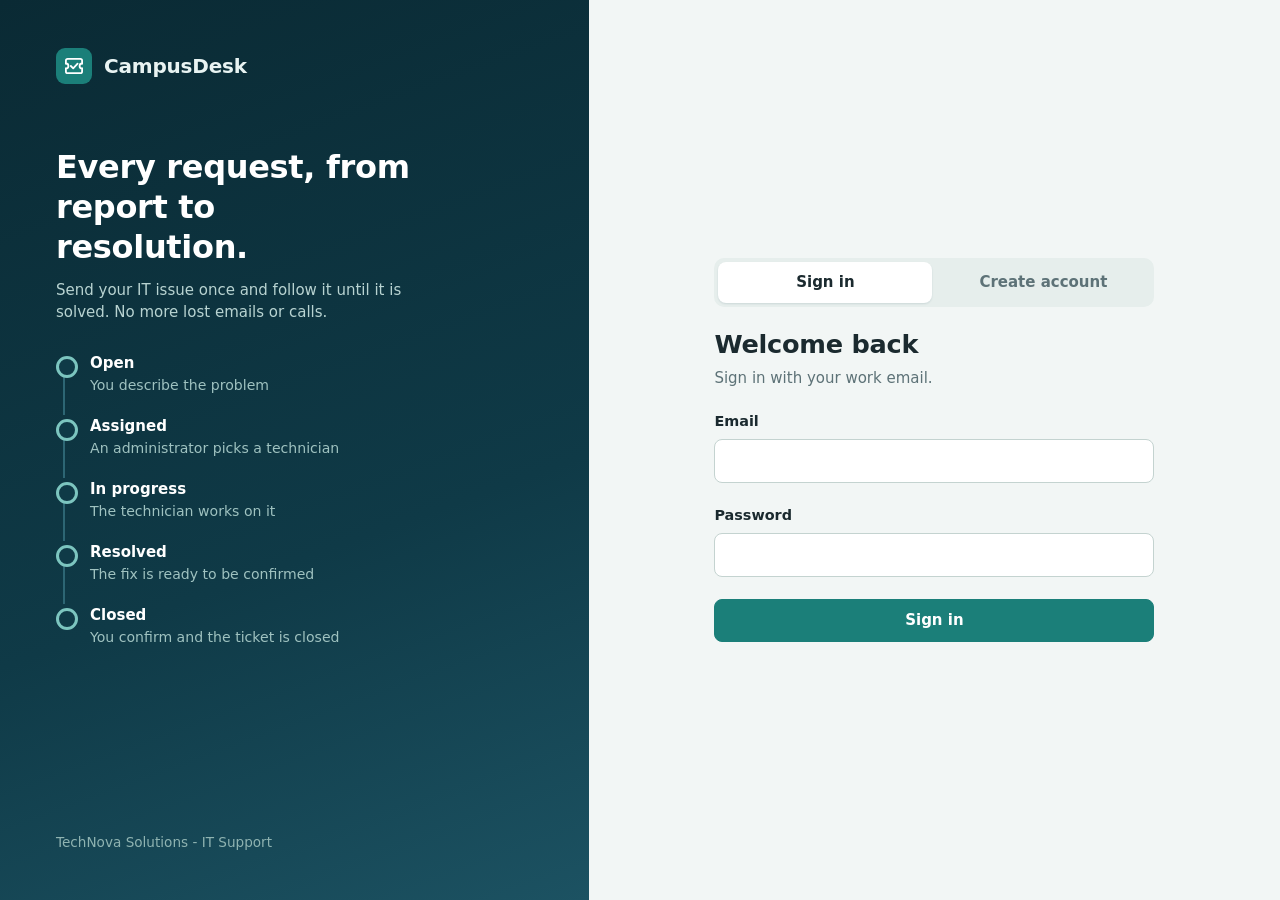
==== campusdesk/campusdesk/frontend/index.html @ a1738547 "Replace project with the new CampusDesk (Spring Boot + PostgreSQL + vanilla frontend)" ====
<!DOCTYPE html>
<html lang="en">
<head>
  <meta charset="UTF-8">
  <meta name="viewport" content="width=device-width, initial-scale=1">
  <meta name="color-scheme" content="only light">
  <title>Sign in - CampusDesk</title>
  <meta name="description" content="CampusDesk, the IT support portal of TechNova Solutions.">
  <link rel="icon" href="data:image/svg+xml,%3Csvg xmlns='http://www.w3.org/2000/svg' viewBox='0 0 40 40'%3E%3Crect width='40' height='40' rx='10' fill='%231b7f79'/%3E%3C/svg%3E">
  <link rel="stylesheet" href="css/styles.css">
</head>
<body>
  <div class="auth">
    <section class="auth-brand" aria-label="About CampusDesk">
      <div>
        <div class="logo" id="brand-logo"></div>
        <h2 style="margin-top:56px">Every request, from report to resolution.</h2>
        <p class="lead">Send your IT issue once and follow it until it is solved. No more lost emails or calls.</p>
        <ol class="lifecycle">
          <li style="--i:0"><strong>Open</strong><span>You describe the problem</span></li>
          <li style="--i:1"><strong>Assigned</strong><span>An administrator picks a technician</span></li>
          <li style="--i:2"><strong>In progress</strong><span>The technician works on it</span></li>
          <li style="--i:3"><strong>Resolved</strong><span>The fix is ready to be confirmed</span></li>
          <li style="--i:4"><strong>Closed</strong><span>You confirm and the ticket is closed</span></li>
        </ol>
      </div>
      <p class="auth-foot">TechNova Solutions - IT Support</p>
    </section>

    <section class="auth-panel">
      <div class="auth-card">
        <div class="banner info" id="expired-banner" hidden>Your session expired. Please sign in again.</div>
        <div class="tabs" role="tablist" aria-label="Authentication">
          <button type="button" role="tab" id="tab-login" aria-selected="true" aria-controls="panel-login">Sign in</button>
          <button type="button" role="tab" id="tab-register" aria-selected="false" aria-controls="panel-register">Create account</button>
        </div>

        <div id="panel-login" role="tabpanel" aria-labelledby="tab-login">
          <h1>Welcome back</h1>
          <p class="sub">Sign in with your work email.</p>
          <form id="login-form" novalidate>
            <div class="field">
              <label for="login-email">Email</label>
              <input id="login-email" name="email" type="email" autocomplete="username" required>
              <span class="field-error"></span>
            </div>
            <div class="field">
              <label for="login-password">Password</label>
              <input id="login-password" name="password" type="password" autocomplete="current-password" required>
              <span class="field-error"></span>
            </div>
            <button class="btn primary block" type="submit">Sign in</button>
          </form>
        </div>

        <div id="panel-register" role="tabpanel" aria-labelledby="tab-register" hidden>
          <h1>Create your account</h1>
          <p class="sub">New accounts can create and follow their own support requests.</p>
          <form id="register-form" novalidate>
            <div class="field">
              <label for="reg-name">Full name</label>
              <input id="reg-name" name="fullName" type="text" autocomplete="name" maxlength="120" required>
              <span class="field-error"></span>
            </div>
            <div class="field">
              <label for="reg-email">Email</label>
              <input id="reg-email" name="email" type="email" autocomplete="email" required>
              <span class="field-error"></span>
            </div>
            <div class="field">
              <label for="reg-password">Password</label>
              <input id="reg-password" name="password" type="password" autocomplete="new-password" required>
              <span class="hint">8+ characters with upper case, lower case, a number and a symbol.</span>
              <span class="field-error"></span>
            </div>
            <div class="field">
              <label for="reg-confirm">Confirm password</label>
              <input id="reg-confirm" name="confirm" type="password" autocomplete="new-password" required>
              <span class="field-error"></span>
            </div>
            <button class="btn primary block" type="submit">Create account</button>
          </form>
        </div>
      </div>
    </section>
  </div>
  <div id="toasts" aria-live="polite"></div>
  <script type="module" src="js/pages/auth.js"></script>
</body>
</html>
---- campusdesk/campusdesk/frontend/css/styles.css ----
/* CampusDesk - plain CSS3, no frameworks. Mobile friendly (breakpoints: 900px and 560px). */

:root {
  color-scheme: only light;
  --petrol: #0f3a47;
  --petrol-deep: #0a2a34;
  --petrol-soft: #1c5262;
  --teal: #1b7f79;
  --teal-dark: #146560;
  --teal-tint: #e3f2f0;
  --mist: #f2f6f5;
  --surface: #ffffff;
  --line: #dbe4e2;
  --text: #1b2a2f;
  --muted: #5d7277;
  --danger: #b93c36;
  --danger-tint: #fbe9e7;
  --ok: #1c8458;
  --ok-tint: #e1f4ea;
  --warn: #b9700f;
  --warn-tint: #fcefd9;
  --s-open: #34659c;
  --s-assigned: #7254ad;
  --s-progress: #b9700f;
  --s-resolved: #1c8458;
  --s-closed: #66777c;
  --radius: 10px;
  --font: "Segoe UI Variable Text", "Segoe UI", system-ui, -apple-system, "Helvetica Neue", Arial, sans-serif;
}

* { box-sizing: border-box; }
html { -webkit-text-size-adjust: 100%; }
body {
  margin: 0;
  font-family: var(--font);
  font-size: 15px;
  line-height: 1.5;
  color: var(--text);
  background: var(--mist);
}
h1, h2, h3, h4 { margin: 0; line-height: 1.25; letter-spacing: -0.01em; }
h1 { font-size: 1.6rem; font-weight: 700; }
h2 { font-size: 1.15rem; font-weight: 650; }
h3 { font-size: 1rem; font-weight: 650; }
p { margin: 0; }
a { color: var(--teal-dark); }
button, input, select, textarea { font: inherit; color: inherit; }
[hidden] { display: none !important; }
:focus-visible { outline: 3px solid #7cc5bf; outline-offset: 2px; border-radius: 4px; }

.sr-only { position: absolute; width: 1px; height: 1px; overflow: hidden; clip: rect(0 0 0 0); white-space: nowrap; }

/* ---------- buttons ---------- */
.btn {
  display: inline-flex; align-items: center; justify-content: center; gap: 8px;
  padding: 9px 16px; border-radius: 8px; border: 1px solid var(--line);
  background: var(--surface); font-weight: 600; cursor: pointer; text-decoration: none;
  transition: background .15s, border-color .15s, transform .05s;
}
.btn:hover { background: #f3f8f7; border-color: #c4d3d0; }
.btn:active { transform: translateY(1px); }
.btn.primary { background: var(--teal); border-color: var(--teal); color: #fff; }
.btn.primary:hover { background: var(--teal-dark); border-color: var(--teal-dark); }
.btn.danger { color: var(--danger); border-color: #e3bcb8; }
.btn.danger:hover { background: var(--danger-tint); }
.btn.ghost { background: transparent; border-color: transparent; }
.btn.sm { padding: 5px 10px; font-size: .85rem; }
.btn.block { width: 100%; }
.btn[disabled] { opacity: .6; cursor: not-allowed; }
.btn .spin { width: 14px; height: 14px; border-width: 2px; }

/* ---------- forms ---------- */
.field { display: grid; gap: 6px; margin-bottom: 16px; }
.field label { font-weight: 600; font-size: .9rem; }
.field .hint { color: var(--muted); font-size: .82rem; }
input[type="text"], input[type="email"], input[type="password"], input[type="search"], select, textarea {
  width: 100%; padding: 10px 12px; border: 1px solid #c4d3d0; border-radius: 8px; background: #fff;
}
textarea { min-height: 120px; resize: vertical; }
input:focus, select:focus, textarea:focus { border-color: var(--teal); outline: 3px solid #cfe9e6; }
.field.invalid input, .field.invalid select, .field.invalid textarea { border-color: var(--danger); }
.field-error { color: var(--danger); font-size: .84rem; min-height: 0; }
.form-error { background: var(--danger-tint); color: var(--danger); border-radius: 8px; padding: 10px 12px; margin-bottom: 14px; font-size: .92rem; }
.form-actions { display: flex; gap: 10px; justify-content: flex-end; margin-top: 8px; flex-wrap: wrap; }
.row-2 { display: grid; grid-template-columns: 1fr 1fr; gap: 14px; }
.checks { display: grid; gap: 8px; grid-template-columns: 1fr; }
.check { display: flex; gap: 10px; align-items: flex-start; padding: 8px 10px; border: 1px solid var(--line); border-radius: 8px; cursor: pointer; }
.check input { margin-top: 4px; accent-color: var(--teal); }
.check small { display: block; color: var(--muted); }

/* ---------- auth screen ---------- */
.auth { min-height: 100vh; display: grid; grid-template-columns: minmax(320px, 46%) 1fr; }
.auth-brand {
  background: linear-gradient(160deg, var(--petrol-deep), var(--petrol) 60%, var(--petrol-soft));
  color: #e8f3f2; padding: 48px 56px; display: flex; flex-direction: column; justify-content: space-between; gap: 40px;
}
.logo { display: inline-flex; align-items: center; gap: 12px; font-weight: 700; font-size: 1.25rem; letter-spacing: -0.01em; }
.logo svg { width: 36px; height: 36px; flex: none; }
.auth-brand h2 { font-size: 2rem; font-weight: 700; max-width: 16ch; color: #fff; }
.auth-brand p.lead { color: #b8d3d1; max-width: 42ch; margin-top: 12px; }
.lifecycle { list-style: none; margin: 28px 0 0; padding: 0; display: grid; gap: 0; }
.lifecycle li { position: relative; padding: 0 0 18px 34px; color: #d6e8e6; }
.lifecycle li::before { content: ""; position: absolute; left: 7px; top: 22px; bottom: 0; width: 2px; background: #2d6674; }
.lifecycle li:last-child::before { display: none; }
.lifecycle li::after { content: ""; position: absolute; left: 0; top: 4px; width: 16px; height: 16px; border-radius: 50%; background: var(--petrol); border: 3px solid #7cc5bf; }
.lifecycle strong { display: block; color: #fff; }
.lifecycle span { font-size: .88rem; color: #9fc2c0; }
.auth-foot { font-size: .85rem; color: #8fb3b1; }
.auth-panel { display: grid; place-items: center; padding: 32px 20px; }
.auth-card { width: 100%; max-width: 440px; }
.auth-card h1 { margin-bottom: 6px; }
.auth-card .sub { color: var(--muted); margin-bottom: 22px; }
.tabs { display: flex; gap: 4px; background: #e6eeec; padding: 4px; border-radius: 10px; margin-bottom: 22px; }
.tabs button { flex: 1; border: 0; background: transparent; padding: 9px 12px; border-radius: 8px; font-weight: 600; color: var(--muted); cursor: pointer; }
.tabs button[aria-selected="true"] { background: #fff; color: var(--text); box-shadow: 0 1px 2px rgba(15, 58, 71, .12); }
.banner { padding: 10px 12px; border-radius: 8px; margin-bottom: 16px; font-size: .92rem; }
.banner.info { background: var(--teal-tint); color: var(--teal-dark); }

/* ---------- app shell ---------- */
.shell { display: grid; grid-template-columns: 264px 1fr; min-height: 100vh; }
.sidebar {
  background: var(--petrol); color: #d6e8e6; padding: 22px 16px; display: flex; flex-direction: column; gap: 22px;
  position: sticky; top: 0; height: 100vh; overflow-y: auto;
}
.sidebar .logo { color: #fff; padding: 0 8px; }
.nav { display: grid; gap: 4px; }
.nav a {
  display: flex; align-items: center; gap: 12px; padding: 10px 12px; border-radius: 8px; color: #cfe3e1; text-decoration: none; font-weight: 550;
}
.nav a svg { width: 20px; height: 20px; flex: none; }
.nav a:hover { background: rgba(255, 255, 255, .08); }
.nav a[aria-current="page"] { background: #fff; color: var(--petrol); }
.user-card { margin-top: auto; padding: 14px; border-radius: 10px; background: rgba(255, 255, 255, .07); display: grid; gap: 4px; }
.user-card .name { color: #fff; font-weight: 650; overflow-wrap: anywhere; }
.user-card .meta { font-size: .82rem; color: #a9c8c5; overflow-wrap: anywhere; }
.user-card .btn { margin-top: 8px; background: transparent; color: #fff; border-color: rgba(255, 255, 255, .3); }
.user-card .btn:hover { background: rgba(255, 255, 255, .12); }
.main { min-width: 0; display: flex; flex-direction: column; }
.topbar { display: none; align-items: center; gap: 12px; padding: 12px 16px; background: var(--petrol); color: #fff; position: sticky; top: 0; z-index: 20; }
.topbar button { background: transparent; border: 1px solid rgba(255, 255, 255, .35); color: #fff; border-radius: 8px; padding: 6px 10px; cursor: pointer; }
.content { padding: 32px 36px 56px; max-width: 1240px; width: 100%; }
.page-head { display: flex; align-items: flex-end; justify-content: space-between; gap: 16px; flex-wrap: wrap; margin-bottom: 24px; }
.page-head p { color: var(--muted); margin-top: 4px; }
.scrim { display: none; }

/* ---------- cards, stats ---------- */
.card { background: var(--surface); border: 1px solid var(--line); border-radius: var(--radius); padding: 20px; }
.card + .card { margin-top: 18px; }
.card-head { display: flex; align-items: center; justify-content: space-between; gap: 12px; margin-bottom: 14px; flex-wrap: wrap; }
.stats { display: grid; grid-template-columns: repeat(auto-fit, minmax(160px, 1fr)); gap: 14px; margin-bottom: 22px; }
.stat { background: var(--surface); border: 1px solid var(--line); border-radius: var(--radius); padding: 16px 18px; border-top: 4px solid var(--line); }
.stat .value { font-size: 2rem; font-weight: 700; line-height: 1.1; }
.stat .label { color: var(--muted); font-size: .88rem; margin-top: 4px; }
.stat.total { border-top-color: var(--petrol); }
.stat.open { border-top-color: var(--s-open); }
.stat.assigned { border-top-color: var(--s-assigned); }
.stat.progress { border-top-color: var(--s-progress); }
.stat.resolved { border-top-color: var(--s-resolved); }
.stat.closed { border-top-color: var(--s-closed); }
.two-col { display: grid; grid-template-columns: 1.6fr 1fr; gap: 18px; align-items: start; }
.two-col .card + .card { margin-top: 0; }
.bars { display: grid; gap: 12px; }
.bar-row { display: grid; grid-template-columns: 84px 1fr 34px; align-items: center; gap: 10px; font-size: .9rem; }
.bar-track { height: 10px; background: #e6eeec; border-radius: 99px; overflow: hidden; }
.bar-fill { height: 100%; border-radius: 99px; background: var(--teal); }
.bar-fill.CRITICAL { background: var(--danger); }
.bar-fill.HIGH { background: #d08a1c; }
.bar-fill.MEDIUM { background: var(--s-open); }
.bar-fill.LOW { background: #8aa0a5; }
.mini-list { list-style: none; margin: 0; padding: 0; display: grid; }
.mini-list li { padding: 12px 0; border-top: 1px solid var(--line); display: flex; justify-content: space-between; gap: 12px; align-items: center; }
.mini-list li:first-child { border-top: 0; padding-top: 0; }
.mini-list a { font-weight: 600; text-decoration: none; color: var(--text); }
.mini-list a:hover { color: var(--teal-dark); text-decoration: underline; }
.mini-list small { color: var(--muted); display: block; }

/* ---------- badges ---------- */
.badge { display: inline-flex; align-items: center; gap: 6px; padding: 2px 10px; border-radius: 99px; font-size: .78rem; font-weight: 650; white-space: nowrap; background: #e6eeec; color: #3d5359; }
.badge::before { content: ""; width: 7px; height: 7px; border-radius: 50%; background: currentColor; }
.badge.OPEN { background: #e3edf8; color: var(--s-open); }
.badge.ASSIGNED { background: #eee8f8; color: var(--s-assigned); }
.badge.IN_PROGRESS { background: var(--warn-tint); color: var(--s-progress); }
.badge.RESOLVED { background: var(--ok-tint); color: var(--s-resolved); }
.badge.CLOSED { background: #e8eceb; color: var(--s-closed); }
.badge.LOW { background: #e8eceb; color: #55696e; }
.badge.MEDIUM { background: #e3edf8; color: var(--s-open); }
.badge.HIGH { background: var(--warn-tint); color: var(--s-progress); }
.badge.CRITICAL { background: var(--danger-tint); color: var(--danger); }
.badge.plain::before { display: none; }
.chip { display: inline-block; padding: 2px 9px; border-radius: 6px; background: var(--teal-tint); color: var(--teal-dark); font-size: .78rem; font-weight: 600; margin: 2px 4px 2px 0; }

/* ---------- tables ---------- */
.filters { display: flex; flex-wrap: wrap; gap: 12px; align-items: flex-end; margin-bottom: 16px; }
.filters .field { margin: 0; min-width: 150px; }
.table-wrap { overflow-x: auto; }
table { width: 100%; border-collapse: collapse; }
th { text-align: left; font-size: .8rem; color: var(--muted); font-weight: 650; padding: 10px 12px; border-bottom: 1px solid var(--line); white-space: nowrap; }
td { padding: 12px; border-bottom: 1px solid #edf2f1; vertical-align: middle; }
tbody tr:last-child td { border-bottom: 0; }
tbody tr.clickable { cursor: pointer; }
tbody tr.clickable:hover { background: #f5faf9; }
td .title { font-weight: 600; color: var(--text); text-decoration: none; }
td .title:hover { color: var(--teal-dark); text-decoration: underline; }
td small { color: var(--muted); display: block; }
.id { color: var(--muted); font-variant-numeric: tabular-nums; }
.inline-actions { display: flex; gap: 8px; align-items: center; flex-wrap: wrap; }
.inline-actions select { width: auto; min-width: 150px; padding: 6px 10px; }

/* ---------- states ---------- */
.empty { text-align: center; padding: 40px 16px; color: var(--muted); }
.empty strong { display: block; color: var(--text); font-size: 1.05rem; margin-bottom: 4px; }
.spin { display: inline-block; width: 22px; height: 22px; border: 3px solid #cfe0dd; border-top-color: var(--teal); border-radius: 50%; animation: spin .8s linear infinite; }
.loading { display: flex; align-items: center; justify-content: center; gap: 12px; padding: 40px; color: var(--muted); }
@keyframes spin { to { transform: rotate(360deg); } }
#toasts { position: fixed; right: 20px; bottom: 20px; display: grid; gap: 10px; z-index: 100; max-width: min(380px, calc(100vw - 40px)); }
.toast { background: var(--petrol-deep); color: #fff; padding: 12px 16px; border-radius: 10px; box-shadow: 0 8px 24px rgba(10, 42, 52, .3); animation: pop .2s ease-out; }
.toast.error { background: var(--danger); }
.toast.success { background: var(--ok); }
@keyframes pop { from { transform: translateY(8px); opacity: 0; } to { transform: none; opacity: 1; } }

/* ---------- dialogs ---------- */
dialog.modal { border: 0; border-radius: 14px; padding: 0; width: min(560px, calc(100vw - 24px)); max-height: calc(100vh - 32px); box-shadow: 0 24px 60px rgba(10, 42, 52, .35); }
dialog.modal::backdrop { background: rgba(10, 42, 52, .55); }
.modal-body { padding: 24px; overflow-y: auto; max-height: calc(100vh - 32px); }
.modal-body h2 { margin-bottom: 16px; }

/* ---------- ticket detail ---------- */
.stepper { list-style: none; display: grid; grid-template-columns: repeat(5, 1fr); gap: 0; margin: 0 0 22px; padding: 0; }
.stepper li { position: relative; text-align: center; font-size: .82rem; color: var(--muted); padding-top: 30px; }
.stepper li::before { content: ""; position: absolute; top: 8px; left: 50%; width: 100%; height: 3px; background: var(--line); }
.stepper li:last-child::before { display: none; }
.stepper li::after { content: ""; position: absolute; top: 0; left: 50%; transform: translateX(-50%); width: 19px; height: 19px; border-radius: 50%; background: #fff; border: 3px solid var(--line); }
.stepper li.done { color: var(--text); }
.stepper li.done::before { background: var(--teal); }
.stepper li.done::after { background: var(--teal); border-color: var(--teal); }
.stepper li.current { color: var(--teal-dark); font-weight: 700; }
.stepper li.current::after { background: #fff; border-color: var(--teal); box-shadow: 0 0 0 4px #cfe9e6; }
.detail-grid { display: grid; grid-template-columns: minmax(0, 1.7fr) minmax(0, 1fr); gap: 18px; align-items: start; }
.detail-grid > div > .card + .card { margin-top: 18px; }
.description { white-space: pre-wrap; overflow-wrap: anywhere; }
.kv { display: grid; grid-template-columns: 120px 1fr; gap: 10px 12px; font-size: .92rem; }
.kv dt { color: var(--muted); }
.kv dd { margin: 0; overflow-wrap: anywhere; }
.actions-panel { display: grid; gap: 10px; }
.comment { padding: 14px 0; border-top: 1px solid var(--line); }
.comment:first-child { border-top: 0; padding-top: 0; }
.comment header { display: flex; justify-content: space-between; gap: 10px; flex-wrap: wrap; font-size: .88rem; margin-bottom: 4px; }
.comment header strong { font-weight: 650; }
.comment header span { color: var(--muted); }
.comment p { white-space: pre-wrap; overflow-wrap: anywhere; }
.timeline { list-style: none; margin: 0; padding: 0; }
.timeline li { position: relative; padding: 0 0 18px 24px; font-size: .9rem; }
.timeline li::before { content: ""; position: absolute; left: 4px; top: 8px; bottom: -2px; width: 2px; background: var(--line); }
.timeline li:last-child { padding-bottom: 0; }
.timeline li:last-child::before { display: none; }
.timeline li::after { content: ""; position: absolute; left: 0; top: 6px; width: 10px; height: 10px; border-radius: 50%; background: var(--teal); }
.timeline .when { color: var(--muted); font-size: .82rem; display: block; }
.timeline .note { color: var(--muted); display: block; }
.locked { background: var(--teal-tint); color: var(--teal-dark); border-radius: 8px; padding: 10px 12px; font-size: .9rem; }

/* ---------- admin ---------- */
.role-grid { display: grid; grid-template-columns: repeat(auto-fill, minmax(280px, 1fr)); gap: 16px; }
.role-card { border: 1px solid var(--line); border-radius: var(--radius); padding: 16px; background: #fff; display: grid; gap: 10px; align-content: start; }
.role-card header { display: flex; justify-content: space-between; align-items: center; gap: 8px; }
.role-card p { color: var(--muted); font-size: .9rem; }
.admin-tabs { display: flex; gap: 6px; border-bottom: 1px solid var(--line); margin-bottom: 20px; overflow-x: auto; }
.admin-tabs button { border: 0; background: transparent; padding: 10px 16px; font-weight: 600; color: var(--muted); cursor: pointer; border-bottom: 3px solid transparent; white-space: nowrap; }
.admin-tabs button[aria-selected="true"] { color: var(--teal-dark); border-bottom-color: var(--teal); }

/* ---------- responsive ---------- */
@media (max-width: 900px) {
  .auth { grid-template-columns: 1fr; }
  .auth-brand { padding: 28px 24px; gap: 20px; }
  .auth-brand h2 { font-size: 1.5rem; }
  .lifecycle { display: none; }
  .shell { grid-template-columns: 1fr; }
  .sidebar { position: fixed; z-index: 40; left: 0; top: 0; width: 280px; transform: translateX(-100%); transition: transform .2s; }
  body.menu-open .sidebar { transform: none; }
  body.menu-open .scrim { display: block; position: fixed; inset: 0; background: rgba(10, 42, 52, .5); z-index: 30; }
  .topbar { display: flex; }
  .content { padding: 22px 16px 48px; }
  .two-col, .detail-grid { grid-template-columns: 1fr; }
}
@media (max-width: 640px) {
  .row-2 { grid-template-columns: 1fr; }
  table.stack thead { display: none; }
  table.stack, table.stack tbody, table.stack tr, table.stack td { display: block; width: 100%; }
  table.stack tr { border: 1px solid var(--line); border-radius: 10px; padding: 8px 12px; margin-bottom: 12px; background: #fff; }
  table.stack td { border: 0; padding: 6px 0; display: flex; justify-content: space-between; gap: 12px; text-align: right; }
  table.stack td::before { content: attr(data-label); color: var(--muted); font-size: .8rem; font-weight: 600; text-align: left; flex: none; }
  .stepper li { font-size: .7rem; }
  .kv { grid-template-columns: 100px 1fr; }
  .filters .field { flex: 1 1 140px; }
}
/* ---------- motion and interaction ---------- */
@keyframes rise { from { opacity: 0; transform: translateY(14px); } to { opacity: 1; transform: none; } }
@keyframes fade { from { opacity: 0; } to { opacity: 1; } }
@keyframes dialogIn { from { opacity: 0; transform: translateY(16px) scale(.98); } to { opacity: 1; transform: none; } }
@keyframes shimmer { to { background-position: -200% 0; } }
@keyframes pulse { 0% { box-shadow: 0 0 0 0 rgba(27, 127, 121, .45); } 70% { box-shadow: 0 0 0 10px rgba(27, 127, 121, 0); } 100% { box-shadow: 0 0 0 0 rgba(27, 127, 121, 0); } }

.content > * { animation: rise .5s cubic-bezier(.2, .7, .2, 1) both; }
.content > *:nth-child(2) { animation-delay: .06s; }
.content > *:nth-child(3) { animation-delay: .12s; }
.content > *:nth-child(4) { animation-delay: .18s; }
.auth-card { animation: rise .55s cubic-bezier(.2, .7, .2, 1) both; }
.auth-brand .lifecycle li { animation: rise .5s both; animation-delay: calc(var(--i, 0) * 90ms + .15s); }
body { transition: opacity .18s ease; }
body.leaving { opacity: 0; }

.stat { animation: rise .5s cubic-bezier(.2, .7, .2, 1) both; animation-delay: calc(var(--i, 0) * 70ms); }
.stat, .role-card, .card { transition: transform .22s ease, box-shadow .22s ease, border-color .22s ease; }
.stat:hover, .role-card:hover { transform: translateY(-3px); box-shadow: 0 12px 26px rgba(15, 58, 71, .10); border-color: #c4d6d3; }
.bar-fill { transition: width .9s cubic-bezier(.2, .7, .2, 1); }

.btn { transition: background .18s, border-color .18s, transform .12s, box-shadow .18s; }
.btn.primary:hover { box-shadow: 0 6px 16px rgba(27, 127, 121, .32); transform: translateY(-1px); }
.btn.primary:active { transform: translateY(1px); box-shadow: none; }
input, select, textarea { transition: border-color .15s, outline-color .15s, background .15s; }
.nav a { transition: background .18s, color .18s, transform .18s; }
.nav a:hover { transform: translateX(3px); }
.sidebar { transition: transform .25s ease; }
.badge { transition: background .2s, color .2s; }
.tabs button, .admin-tabs button { transition: background .18s, color .18s, border-color .18s; }
tbody tr { transition: background .15s; }
tbody tr.row-in { animation: rise .35s both; animation-delay: calc(var(--i, 0) * 28ms); }
#panel > *, #list > * { animation: fade .3s both; }
.stepper li::before, .stepper li::after { transition: background .4s, border-color .4s; }
.stepper li.current::after { animation: pulse 2s infinite; }
.timeline li, .comment { animation: rise .4s both; animation-delay: calc(var(--i, 0) * 50ms); }

.skeleton { background: linear-gradient(90deg, #e6eeec 25%, #f3f8f7 40%, #e6eeec 65%); background-size: 200% 100%; animation: shimmer 1.3s linear infinite; border-radius: 10px; }
.skeleton.stat-sk { height: 92px; }
.skeleton.line { height: 16px; margin: 12px 0; }

dialog.modal[open] { animation: dialogIn .24s cubic-bezier(.2, .7, .2, 1); }
dialog.modal[open]::backdrop { animation: fade .24s ease-out; }
.toast { transition: opacity .25s, transform .25s; }
.toast.leaving { opacity: 0; transform: translateX(24px); }
.search-field { flex: 1 1 220px; }

@media (prefers-reduced-motion: reduce) {
  * { animation: none !important; transition: none !important; }
}
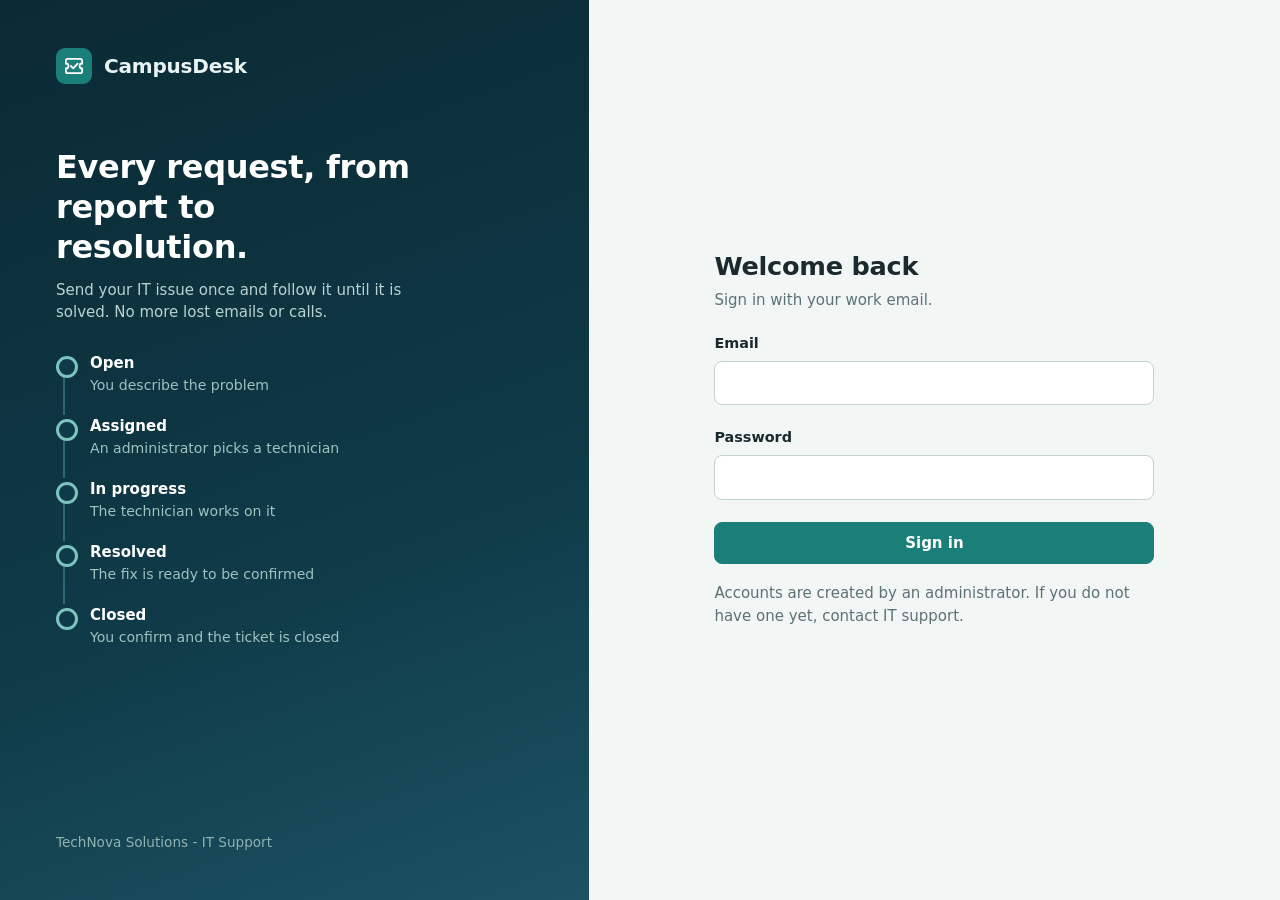
==== commit 1e218bc0: "Reemplazar proyecto completo por la nueva versión" ====
--- a/campusdesk/campusdesk/frontend/index.html
+++ b/campusdesk/campusdesk/frontend/index.html
@@ -30,12 +30,7 @@
     <section class="auth-panel">
       <div class="auth-card">
         <div class="banner info" id="expired-banner" hidden>Your session expired. Please sign in again.</div>
-        <div class="tabs" role="tablist" aria-label="Authentication">
-          <button type="button" role="tab" id="tab-login" aria-selected="true" aria-controls="panel-login">Sign in</button>
-          <button type="button" role="tab" id="tab-register" aria-selected="false" aria-controls="panel-register">Create account</button>
-        </div>
-
-        <div id="panel-login" role="tabpanel" aria-labelledby="tab-login">
+        <div id="panel-login">
           <h1>Welcome back</h1>
           <p class="sub">Sign in with your work email.</p>
           <form id="login-form" novalidate>
@@ -51,36 +46,9 @@
             </div>
             <button class="btn primary block" type="submit">Sign in</button>
           </form>
+          <p class="sub" style="margin-top:18px">Accounts are created by an administrator. If you do not have one yet, contact IT support.</p>
         </div>
 
-        <div id="panel-register" role="tabpanel" aria-labelledby="tab-register" hidden>
-          <h1>Create your account</h1>
-          <p class="sub">New accounts can create and follow their own support requests.</p>
-          <form id="register-form" novalidate>
-            <div class="field">
-              <label for="reg-name">Full name</label>
-              <input id="reg-name" name="fullName" type="text" autocomplete="name" maxlength="120" required>
-              <span class="field-error"></span>
-            </div>
-            <div class="field">
-              <label for="reg-email">Email</label>
-              <input id="reg-email" name="email" type="email" autocomplete="email" required>
-              <span class="field-error"></span>
-            </div>
-            <div class="field">
-              <label for="reg-password">Password</label>
-              <input id="reg-password" name="password" type="password" autocomplete="new-password" required>
-              <span class="hint">8+ characters with upper case, lower case, a number and a symbol.</span>
-              <span class="field-error"></span>
-            </div>
-            <div class="field">
-              <label for="reg-confirm">Confirm password</label>
-              <input id="reg-confirm" name="confirm" type="password" autocomplete="new-password" required>
-              <span class="field-error"></span>
-            </div>
-            <button class="btn primary block" type="submit">Create account</button>
-          </form>
-        </div>
       </div>
     </section>
   </div>
--- a/campusdesk/campusdesk/frontend/css/styles.css
+++ b/campusdesk/campusdesk/frontend/css/styles.css
@@ -157,6 +157,7 @@
 .stat.progress { border-top-color: var(--s-progress); }
 .stat.resolved { border-top-color: var(--s-resolved); }
 .stat.closed { border-top-color: var(--s-closed); }
+.stat.cancelled { border-top-color: #b98a8a; }
 .two-col { display: grid; grid-template-columns: 1.6fr 1fr; gap: 18px; align-items: start; }
 .two-col .card + .card { margin-top: 0; }
 .bars { display: grid; gap: 12px; }
@@ -182,6 +183,7 @@
 .badge.IN_PROGRESS { background: var(--warn-tint); color: var(--s-progress); }
 .badge.RESOLVED { background: var(--ok-tint); color: var(--s-resolved); }
 .badge.CLOSED { background: #e8eceb; color: var(--s-closed); }
+.badge.CANCELLED { background: #f3e9e9; color: #8a4b4b; }
 .badge.LOW { background: #e8eceb; color: #55696e; }
 .badge.MEDIUM { background: #e3edf8; color: var(--s-open); }
 .badge.HIGH { background: var(--warn-tint); color: var(--s-progress); }
@@ -342,3 +344,12 @@
 @media (prefers-reduced-motion: reduce) {
   * { animation: none !important; transition: none !important; }
 }
+
+/* ---------- pagination, audit and team statistics ---------- */
+.pager { display: flex; flex-wrap: wrap; align-items: center; justify-content: space-between; gap: 12px; margin-top: 14px; }
+.pager .inline-actions { display: flex; gap: 8px; align-items: center; }
+.filters .field input[type="date"] { min-width: 150px; }
+.comment header .btn { margin-left: 10px; }
+.perf-grid { display: grid; grid-template-columns: 1fr 1fr; gap: 18px; margin-top: 18px; }
+.big-number { font-size: 2rem; font-weight: 700; line-height: 1.1; }
+@media (max-width: 860px) { .perf-grid { grid-template-columns: 1fr; } }
